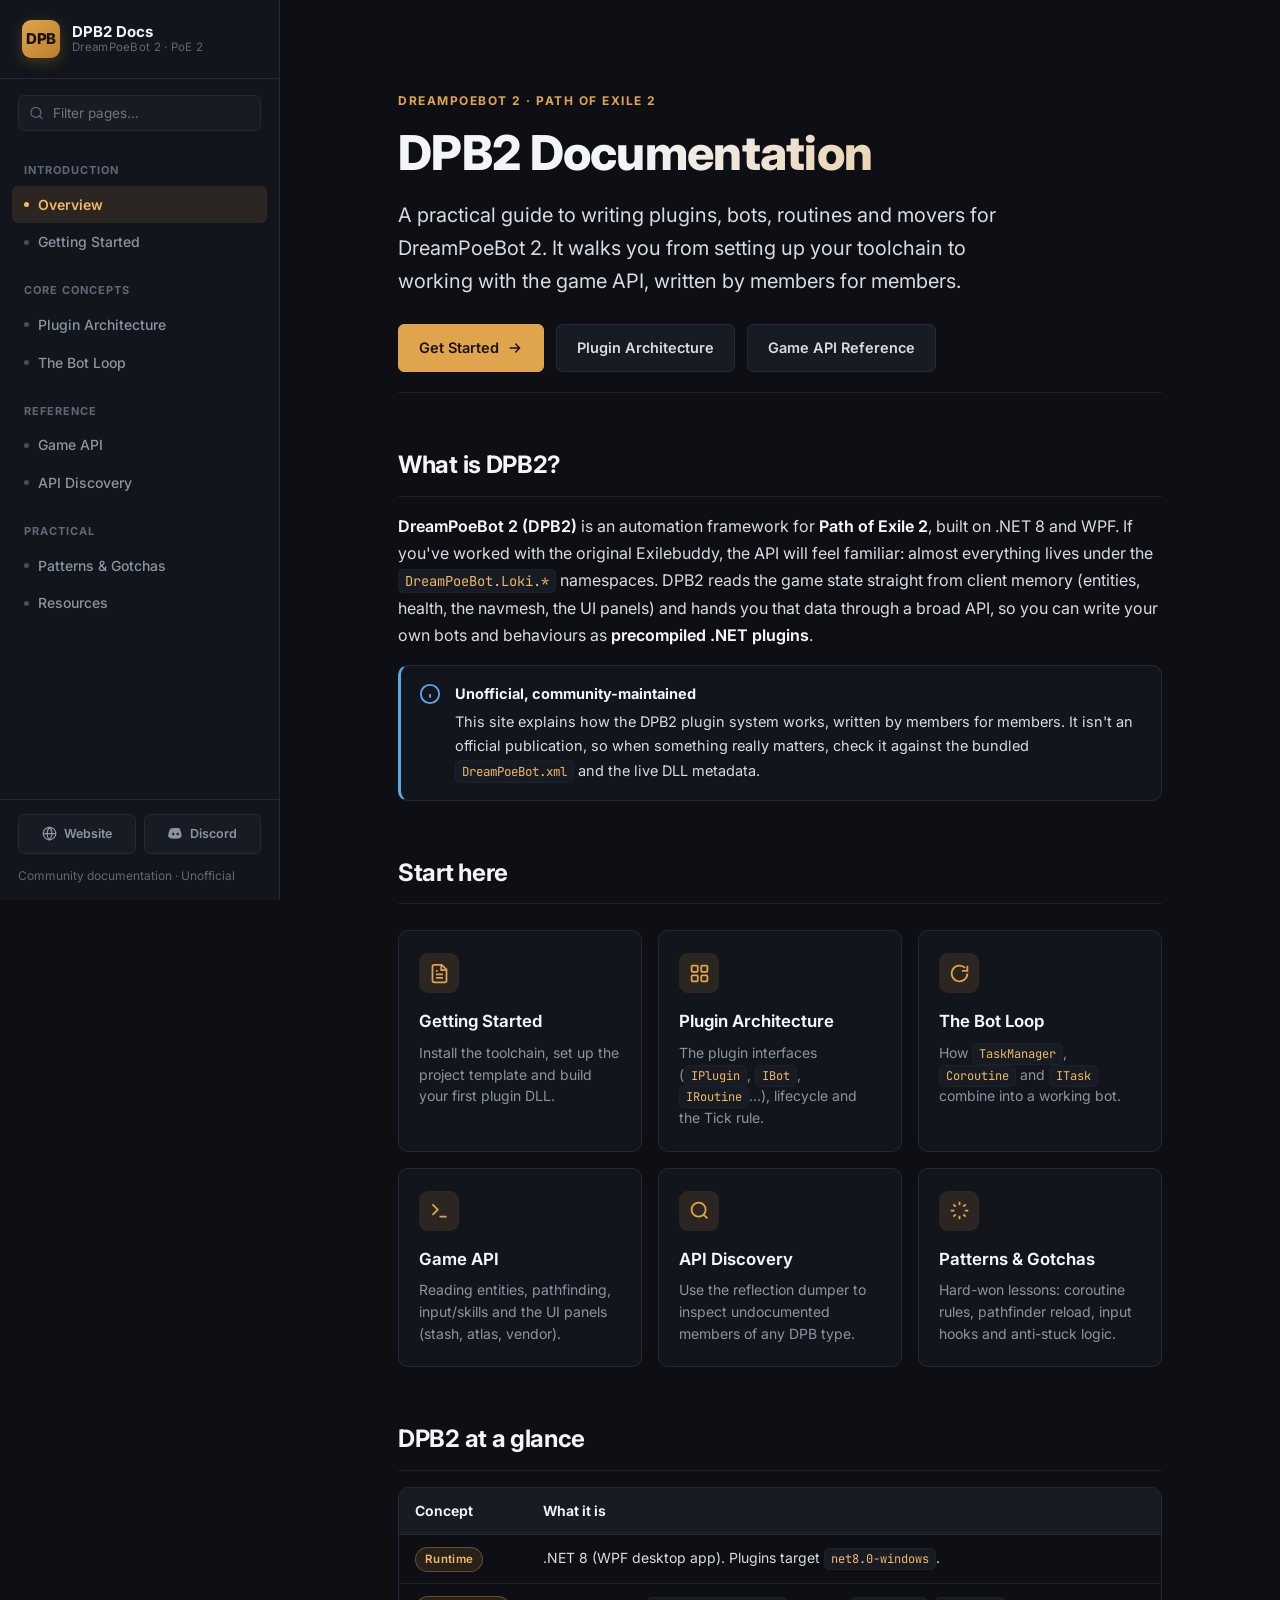
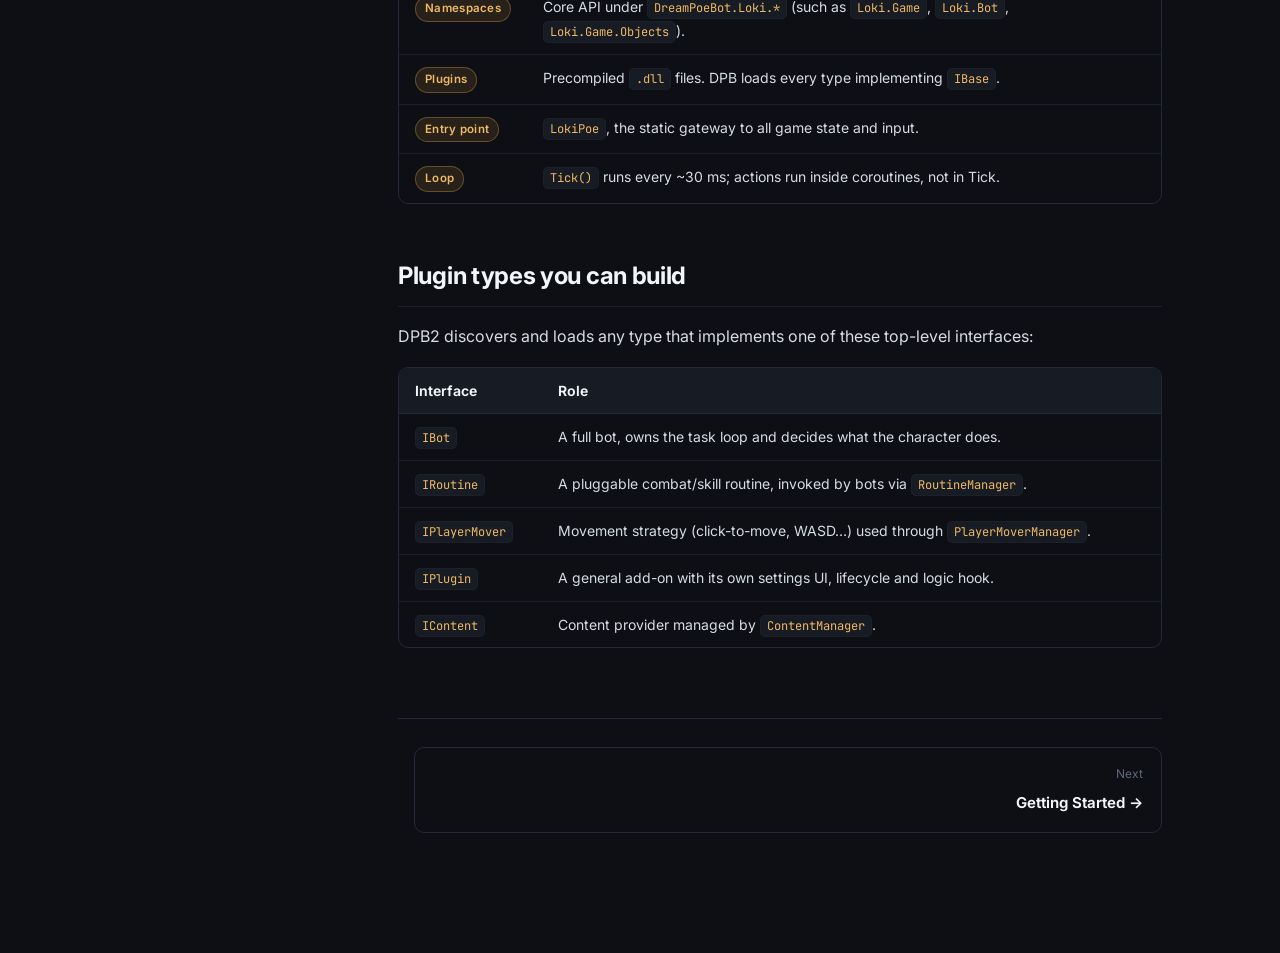
==== index.html @ 74300873 "Basic deploy" ====
<!DOCTYPE html>
<html lang="en">
<head>
  <meta charset="UTF-8">
  <meta name="viewport" content="width=device-width, initial-scale=1.0">
  <title>DPB2 Documentation, DreamPoeBot 2 Plugin Development</title>
  <meta name="description" content="Community documentation for building plugins and bots for DreamPoeBot 2 (DPB2), a Path of Exile 2 automation framework.">
  <link rel="preconnect" href="https://fonts.googleapis.com">
  <link rel="preconnect" href="https://fonts.gstatic.com" crossorigin>
  <link href="https://fonts.googleapis.com/css2?family=Inter:wght@400;500;600;700;800&family=JetBrains+Mono:wght@400;500&display=swap" rel="stylesheet">
  <link rel="stylesheet" href="assets/css/style.css">
</head>
<body>
<div class="layout">
  <main class="main">
    <div class="content" data-toc="off">

      <section class="hero">
        <span class="eyebrow">DreamPoeBot 2 · Path of Exile 2</span>
        <h1>DPB2 Documentation</h1>
        <p class="lead">A practical guide to writing plugins, bots, routines and movers for DreamPoeBot 2.
          It walks you from setting up your toolchain to working with the game API, written by members for members.</p>
        <div class="hero-actions">
          <a class="btn btn--primary" href="getting-started.html">
            Get Started
            <svg viewBox="0 0 24 24" fill="none" stroke="currentColor" stroke-width="2.2" stroke-linecap="round" stroke-linejoin="round"><path d="M5 12h14M13 6l6 6-6 6"/></svg>
          </a>
          <a class="btn btn--ghost" href="architecture.html">Plugin Architecture</a>
          <a class="btn btn--ghost" href="game-api.html">Game API Reference</a>
        </div>
      </section>

      <h2 id="what-is-dpb2">What is DPB2?</h2>
      <p><strong>DreamPoeBot 2 (DPB2)</strong> is an automation framework for <strong>Path of Exile 2</strong>,
        built on .NET 8 and WPF. If you've worked with the original Exilebuddy, the API will feel familiar:
        almost everything lives under the <code>DreamPoeBot.Loki.*</code> namespaces.
        DPB2 reads the game state straight from client memory (entities, health, the navmesh, the UI panels)
        and hands you that data through a broad API, so you can write your own bots and behaviours as <strong>precompiled .NET plugins</strong>.</p>

      <div class="callout callout--note">
        <svg class="callout__icon" viewBox="0 0 24 24" fill="none" stroke="currentColor" stroke-width="2"><circle cx="12" cy="12" r="10"/><path d="M12 16v-4M12 8h.01"/></svg>
        <div class="callout__body">
          <span class="callout__title">Unofficial, community-maintained</span>
          <p>This site explains how the DPB2 plugin system works, written by members for members. It isn't an
            official publication, so when something really matters, check it against the bundled
            <code>DreamPoeBot.xml</code> and the live DLL metadata.</p>
        </div>
      </div>

      <h2 id="start-here">Start here</h2>
      <div class="card-grid">
        <a class="card" href="getting-started.html">
          <div class="card__icon"><svg viewBox="0 0 24 24" fill="none" stroke="currentColor" stroke-width="2"><path d="M14.5 2H6a2 2 0 0 0-2 2v16a2 2 0 0 0 2 2h12a2 2 0 0 0 2-2V7.5L14.5 2z"/><path d="M14 2v6h6M16 13H8M16 17H8M10 9H8"/></svg></div>
          <h3>Getting Started</h3>
          <p>Install the toolchain, set up the project template and build your first plugin DLL.</p>
        </a>
        <a class="card" href="architecture.html">
          <div class="card__icon"><svg viewBox="0 0 24 24" fill="none" stroke="currentColor" stroke-width="2"><rect x="3" y="3" width="7" height="7" rx="1"/><rect x="14" y="3" width="7" height="7" rx="1"/><rect x="14" y="14" width="7" height="7" rx="1"/><rect x="3" y="14" width="7" height="7" rx="1"/></svg></div>
          <h3>Plugin Architecture</h3>
          <p>The plugin interfaces (<code>IPlugin</code>, <code>IBot</code>, <code>IRoutine</code>…), lifecycle and the Tick rule.</p>
        </a>
        <a class="card" href="bot-loop.html">
          <div class="card__icon"><svg viewBox="0 0 24 24" fill="none" stroke="currentColor" stroke-width="2"><path d="M21 12a9 9 0 1 1-2.6-6.4"/><path d="M21 3v6h-6"/></svg></div>
          <h3>The Bot Loop</h3>
          <p>How <code>TaskManager</code>, <code>Coroutine</code> and <code>ITask</code> combine into a working bot.</p>
        </a>
        <a class="card" href="game-api.html">
          <div class="card__icon"><svg viewBox="0 0 24 24" fill="none" stroke="currentColor" stroke-width="2"><path d="M4 17l6-6-6-6M12 19h8"/></svg></div>
          <h3>Game API</h3>
          <p>Reading entities, pathfinding, input/skills and the UI panels (stash, atlas, vendor).</p>
        </a>
        <a class="card" href="api-discovery.html">
          <div class="card__icon"><svg viewBox="0 0 24 24" fill="none" stroke="currentColor" stroke-width="2"><circle cx="11" cy="11" r="8"/><path d="m21 21-4.3-4.3"/></svg></div>
          <h3>API Discovery</h3>
          <p>Use the reflection dumper to inspect undocumented members of any DPB type.</p>
        </a>
        <a class="card" href="guides.html">
          <div class="card__icon"><svg viewBox="0 0 24 24" fill="none" stroke="currentColor" stroke-width="2"><path d="M12 2v4M12 18v4M4.9 4.9l2.8 2.8M16.3 16.3l2.8 2.8M2 12h4M18 12h4M4.9 19.1l2.8-2.8M16.3 7.7l2.8-2.8"/></svg></div>
          <h3>Patterns & Gotchas</h3>
          <p>Hard-won lessons: coroutine rules, pathfinder reload, input hooks and anti-stuck logic.</p>
        </a>
      </div>

      <h2 id="at-a-glance">DPB2 at a glance</h2>
      <div class="table-wrap">
        <table>
          <thead><tr><th>Concept</th><th>What it is</th></tr></thead>
          <tbody>
            <tr><td><span class="pill pill--accent">Runtime</span></td><td>.NET 8 (WPF desktop app). Plugins target <code>net8.0-windows</code>.</td></tr>
            <tr><td><span class="pill pill--accent">Namespaces</span></td><td>Core API under <code>DreamPoeBot.Loki.*</code> (such as <code>Loki.Game</code>, <code>Loki.Bot</code>, <code>Loki.Game.Objects</code>).</td></tr>
            <tr><td><span class="pill pill--accent">Plugins</span></td><td>Precompiled <code>.dll</code> files. DPB loads every type implementing <code>IBase</code>.</td></tr>
            <tr><td><span class="pill pill--accent">Entry point</span></td><td><code>LokiPoe</code>, the static gateway to all game state and input.</td></tr>
            <tr><td><span class="pill pill--accent">Loop</span></td><td><code>Tick()</code> runs every ~30&nbsp;ms; actions run inside coroutines, not in Tick.</td></tr>
          </tbody>
        </table>
      </div>

      <h2 id="plugin-types">Plugin types you can build</h2>
      <p>DPB2 discovers and loads any type that implements one of these top-level interfaces:</p>
      <div class="table-wrap">
        <table>
          <thead><tr><th>Interface</th><th>Role</th></tr></thead>
          <tbody>
            <tr><td><code>IBot</code></td><td>A full bot, owns the task loop and decides what the character does.</td></tr>
            <tr><td><code>IRoutine</code></td><td>A pluggable combat/skill routine, invoked by bots via <code>RoutineManager</code>.</td></tr>
            <tr><td><code>IPlayerMover</code></td><td>Movement strategy (click-to-move, WASD…) used through <code>PlayerMoverManager</code>.</td></tr>
            <tr><td><code>IPlugin</code></td><td>A general add-on with its own settings UI, lifecycle and logic hook.</td></tr>
            <tr><td><code>IContent</code></td><td>Content provider managed by <code>ContentManager</code>.</td></tr>
          </tbody>
        </table>
      </div>

      <div class="page-nav">
        <span></span>
        <a class="next" href="getting-started.html">
          <span>Next</span>
          <strong>Getting Started →</strong>
        </a>
      </div>

    </div>
  </main>
</div>
<script src="assets/js/app.js"></script>
</body>
</html>
---- assets/css/style.css ----
/* ============================================================
   DPB2 Documentation — design system
   Dark, Path-of-Exile-inspired theme. No build step required.
   ============================================================ */

:root {
  /* Palette */
  --bg:            #0d0f14;
  --bg-alt:        #12151c;
  --bg-elevated:   #171b24;
  --bg-code:       #0a0c11;
  --border:        #232936;
  --border-soft:   #1b2029;

  --text:          #d7dce4;
  --text-muted:    #8b94a3;
  --text-dim:      #5f6878;
  --heading:       #f2f5fa;

  --accent:        #e0a44c;   /* PoE amber/gold */
  --accent-hover:  #f0b964;
  --accent-soft:   rgba(224, 164, 76, 0.12);
  --accent-line:   rgba(224, 164, 76, 0.35);

  --blue:          #5aa9e6;
  --green:         #6cc28f;
  --red:           #e06c6c;
  --purple:        #b58ce0;

  /* Layout */
  --sidebar-w:     280px;
  --toc-w:         220px;
  --content-max:   860px;
  --radius:        10px;
  --radius-sm:     6px;

  --font-sans: "Inter", -apple-system, BlinkMacSystemFont, "Segoe UI", Roboto, Helvetica, Arial, sans-serif;
  --font-mono: "JetBrains Mono", "Fira Code", "SF Mono", Consolas, "Liberation Mono", monospace;

  --shadow: 0 8px 30px rgba(0, 0, 0, 0.35);
}

/* ---------- Reset ---------- */
* { box-sizing: border-box; margin: 0; padding: 0; }
html { scroll-behavior: smooth; scroll-padding-top: 90px; }
body {
  font-family: var(--font-sans);
  background: var(--bg);
  color: var(--text);
  line-height: 1.7;
  font-size: 16px;
  -webkit-font-smoothing: antialiased;
  text-rendering: optimizeLegibility;
}
a { color: var(--accent); text-decoration: none; transition: color .15s ease; }
a:hover { color: var(--accent-hover); }
img { max-width: 100%; }

/* ---------- Scrollbar ---------- */
::-webkit-scrollbar { width: 10px; height: 10px; }
::-webkit-scrollbar-track { background: transparent; }
::-webkit-scrollbar-thumb { background: #2a3140; border-radius: 6px; }
::-webkit-scrollbar-thumb:hover { background: #3a4253; }

/* ============================================================
   Layout shell
   ============================================================ */
.layout { display: flex; min-height: 100vh; }

/* ---------- Sidebar ---------- */
.sidebar {
  width: var(--sidebar-w);
  flex-shrink: 0;
  background: var(--bg-alt);
  border-right: 1px solid var(--border);
  position: fixed;
  top: 0; left: 0; bottom: 0;
  display: flex;
  flex-direction: column;
  z-index: 50;
}
.sidebar__brand {
  display: flex;
  align-items: center;
  gap: 12px;
  padding: 20px 22px;
  border-bottom: 1px solid var(--border);
  flex-shrink: 0;
}
.brand-logo {
  width: 38px; height: 38px;
  border-radius: 9px;
  background: linear-gradient(135deg, var(--accent), #b97f2c);
  display: grid; place-items: center;
  font-weight: 800; font-size: 15px; color: #1a1206;
  letter-spacing: -0.5px;
  box-shadow: 0 4px 14px rgba(224, 164, 76, 0.25);
}
.brand-text { display: flex; flex-direction: column; line-height: 1.2; }
.brand-text strong { color: var(--heading); font-size: 15px; font-weight: 700; }
.brand-text span { color: var(--text-dim); font-size: 11.5px; letter-spacing: .3px; }

.sidebar__search { padding: 16px 18px 8px; flex-shrink: 0; }
.search-box {
  position: relative;
}
.search-box input {
  width: 100%;
  background: var(--bg-elevated);
  border: 1px solid var(--border);
  border-radius: var(--radius-sm);
  color: var(--text);
  padding: 9px 12px 9px 34px;
  font-size: 13.5px;
  font-family: var(--font-sans);
  outline: none;
  transition: border-color .15s ease, box-shadow .15s ease;
}
.search-box input:focus {
  border-color: var(--accent-line);
  box-shadow: 0 0 0 3px var(--accent-soft);
}
.search-box svg {
  position: absolute; left: 11px; top: 50%;
  transform: translateY(-50%);
  width: 15px; height: 15px; color: var(--text-dim);
}

.sidebar__nav {
  flex: 1;
  overflow-y: auto;
  padding: 8px 12px 30px;
}
.nav-group { margin-bottom: 6px; }
.nav-group__title {
  font-size: 11px;
  text-transform: uppercase;
  letter-spacing: 1px;
  color: var(--text-dim);
  font-weight: 700;
  padding: 14px 12px 6px;
}
.nav-link {
  display: flex;
  align-items: center;
  gap: 9px;
  padding: 7px 12px;
  border-radius: var(--radius-sm);
  color: var(--text-muted);
  font-size: 14px;
  font-weight: 500;
  transition: background .12s ease, color .12s ease;
}
.nav-link:hover { background: var(--bg-elevated); color: var(--text); }
.nav-link.active {
  background: var(--accent-soft);
  color: var(--accent-hover);
  font-weight: 600;
}
.nav-link .dot {
  width: 5px; height: 5px; border-radius: 50%;
  background: currentColor; opacity: .45; flex-shrink: 0;
}
.nav-link.active .dot { opacity: 1; }

.sidebar__footer {
  padding: 14px 18px;
  border-top: 1px solid var(--border);
  font-size: 12px;
  color: var(--text-dim);
  flex-shrink: 0;
}
.footer-links {
  display: flex;
  gap: 8px;
  margin-bottom: 12px;
}
.footer-links a {
  flex: 1;
  display: flex;
  align-items: center;
  justify-content: center;
  gap: 7px;
  padding: 8px 10px;
  border-radius: var(--radius-sm);
  background: var(--bg-elevated);
  border: 1px solid var(--border);
  color: var(--text-muted);
  font-size: 12.5px;
  font-weight: 600;
  transition: all .15s ease;
}
.footer-links a:hover {
  border-color: var(--accent-line);
  color: var(--accent-hover);
  background: var(--accent-soft);
}
.footer-links svg { width: 15px; height: 15px; flex-shrink: 0; }
.sidebar__footer span { display: block; }

/* ---------- Main column ---------- */
.main {
  margin-left: var(--sidebar-w);
  flex: 1;
  min-width: 0;
  display: flex;
  justify-content: center;
}
.content {
  width: 100%;
  max-width: var(--content-max);
  padding: 56px 48px 120px;
}

/* ---------- Mobile top bar ---------- */
.topbar {
  display: none;
  align-items: center;
  gap: 14px;
  position: sticky; top: 0;
  background: rgba(13, 15, 20, 0.85);
  backdrop-filter: blur(10px);
  border-bottom: 1px solid var(--border);
  padding: 12px 18px;
  z-index: 40;
}
.menu-btn {
  background: var(--bg-elevated);
  border: 1px solid var(--border);
  color: var(--text);
  border-radius: var(--radius-sm);
  width: 38px; height: 38px;
  display: grid; place-items: center;
  cursor: pointer;
}
.menu-btn svg { width: 20px; height: 20px; }
.sidebar-overlay {
  display: none;
  position: fixed; inset: 0;
  background: rgba(0,0,0,.55);
  z-index: 45;
}

/* ============================================================
   Typography & content
   ============================================================ */
.content h1 {
  font-size: 2.3rem;
  font-weight: 800;
  color: var(--heading);
  letter-spacing: -0.7px;
  line-height: 1.15;
  margin-bottom: 14px;
}
.content h2 {
  font-size: 1.5rem;
  font-weight: 700;
  color: var(--heading);
  letter-spacing: -0.3px;
  margin: 52px 0 16px;
  padding-bottom: 10px;
  border-bottom: 1px solid var(--border-soft);
  scroll-margin-top: 90px;
}
.content h3 {
  font-size: 1.18rem;
  font-weight: 650;
  color: var(--heading);
  margin: 32px 0 12px;
  scroll-margin-top: 90px;
}
.content h4 {
  font-size: 1rem;
  font-weight: 650;
  color: var(--heading);
  margin: 24px 0 10px;
}
.content p { margin: 0 0 16px; color: var(--text); }
.content ul, .content ol { margin: 0 0 18px; padding-left: 24px; }
.content li { margin-bottom: 8px; }
.content li::marker { color: var(--accent); }
.lead {
  font-size: 1.15rem;
  color: var(--text-muted);
  line-height: 1.65;
  margin-bottom: 28px;
}
.eyebrow {
  display: inline-block;
  font-size: 12px;
  font-weight: 700;
  letter-spacing: 1.5px;
  text-transform: uppercase;
  color: var(--accent);
  margin-bottom: 14px;
}

strong, b { color: var(--heading); font-weight: 650; }

/* inline code */
:not(pre) > code {
  font-family: var(--font-mono);
  background: var(--bg-elevated);
  border: 1px solid var(--border-soft);
  border-radius: 5px;
  padding: 2px 6px;
  font-size: 0.86em;
  color: var(--accent-hover);
  white-space: nowrap;
}

/* code blocks */
.code-wrap {
  position: relative;
  margin: 0 0 22px;
}
.code-wrap .code-lang {
  position: absolute; top: 0; right: 0;
  font-size: 11px;
  font-family: var(--font-mono);
  color: var(--text-dim);
  background: var(--bg-elevated);
  border-left: 1px solid var(--border);
  border-bottom: 1px solid var(--border);
  border-bottom-left-radius: var(--radius-sm);
  padding: 4px 10px;
  text-transform: uppercase;
  letter-spacing: .5px;
}
.copy-btn {
  position: absolute; top: 8px; right: 10px;
  background: var(--bg-elevated);
  border: 1px solid var(--border);
  color: var(--text-muted);
  border-radius: 5px;
  font-size: 11.5px;
  padding: 4px 9px;
  cursor: pointer;
  opacity: 0;
  transition: opacity .15s ease, color .15s ease, background .15s ease;
  font-family: var(--font-sans);
  z-index: 2;
}
.code-wrap:hover .copy-btn { opacity: 1; }
.copy-btn:hover { color: var(--accent); background: var(--bg); }
.copy-btn.copied { color: var(--green); border-color: var(--green); }

pre {
  background: var(--bg-code);
  border: 1px solid var(--border);
  border-radius: var(--radius);
  padding: 18px 20px;
  overflow-x: auto;
  font-size: 13.5px;
  line-height: 1.6;
}
pre code {
  font-family: var(--font-mono);
  background: none;
  border: none;
  padding: 0;
  color: #c8d0dc;
  white-space: pre;
}

/* ---------- Callouts ---------- */
.callout {
  display: flex;
  gap: 14px;
  border-radius: var(--radius);
  padding: 16px 18px;
  margin: 0 0 22px;
  border: 1px solid var(--border);
  background: var(--bg-alt);
  font-size: 14.5px;
}
.callout__icon {
  flex-shrink: 0;
  width: 22px; height: 22px;
  margin-top: 1px;
}
.callout__body { min-width: 0; }
.callout__body p:last-child { margin-bottom: 0; }
.callout__title { font-weight: 700; color: var(--heading); margin-bottom: 3px; display: block; }
.callout--note    { border-left: 3px solid var(--blue); }
.callout--note .callout__icon { color: var(--blue); }
.callout--tip     { border-left: 3px solid var(--green); }
.callout--tip .callout__icon { color: var(--green); }
.callout--warning { border-left: 3px solid var(--accent); }
.callout--warning .callout__icon { color: var(--accent); }
.callout--danger  { border-left: 3px solid var(--red); }
.callout--danger .callout__icon { color: var(--red); }

/* ---------- Tables ---------- */
.table-wrap { overflow-x: auto; margin: 0 0 22px; border: 1px solid var(--border); border-radius: var(--radius); }
table { width: 100%; border-collapse: collapse; font-size: 14px; }
thead th {
  background: var(--bg-elevated);
  color: var(--heading);
  text-align: left;
  font-weight: 650;
  padding: 11px 16px;
  border-bottom: 1px solid var(--border);
  white-space: nowrap;
}
tbody td {
  padding: 11px 16px;
  border-bottom: 1px solid var(--border-soft);
  vertical-align: top;
}
tbody tr:last-child td { border-bottom: none; }
tbody tr:hover { background: var(--bg-alt); }
td code, th code { white-space: nowrap; }

/* ============================================================
   Home / landing
   ============================================================ */
.hero {
  padding: 30px 0 20px;
  border-bottom: 1px solid var(--border-soft);
  margin-bottom: 44px;
}
.hero h1 {
  font-size: 3rem;
  background: linear-gradient(120deg, #f2f5fa 30%, var(--accent) 110%);
  -webkit-background-clip: text;
  background-clip: text;
  -webkit-text-fill-color: transparent;
  margin-bottom: 18px;
}
.hero .lead { font-size: 1.25rem; max-width: 640px; }
.hero-actions { display: flex; gap: 12px; flex-wrap: wrap; margin-top: 26px; }
.btn {
  display: inline-flex;
  align-items: center;
  gap: 8px;
  padding: 11px 20px;
  border-radius: var(--radius-sm);
  font-weight: 600;
  font-size: 14.5px;
  border: 1px solid var(--border);
  transition: all .15s ease;
}
.btn svg { width: 16px; height: 16px; }
.btn--primary {
  background: var(--accent);
  color: #1a1206;
  border-color: var(--accent);
}
.btn--primary:hover { background: var(--accent-hover); color: #1a1206; transform: translateY(-1px); }
.btn--ghost { background: var(--bg-elevated); color: var(--text); }
.btn--ghost:hover { border-color: var(--accent-line); color: var(--accent-hover); }

.card-grid {
  display: grid;
  grid-template-columns: repeat(auto-fill, minmax(240px, 1fr));
  gap: 16px;
  margin: 26px 0 40px;
}
.card {
  display: block;
  background: var(--bg-alt);
  border: 1px solid var(--border);
  border-radius: var(--radius);
  padding: 22px 20px;
  transition: border-color .15s ease, transform .15s ease, background .15s ease;
}
.card:hover {
  border-color: var(--accent-line);
  transform: translateY(-2px);
  background: var(--bg-elevated);
}
.card__icon {
  width: 40px; height: 40px;
  border-radius: 9px;
  background: var(--accent-soft);
  color: var(--accent);
  display: grid; place-items: center;
  margin-bottom: 14px;
}
.card__icon svg { width: 21px; height: 21px; }
.card h3 { margin: 0 0 6px; font-size: 1.05rem; color: var(--heading); }
.card p { margin: 0; color: var(--text-muted); font-size: 14px; line-height: 1.55; }

/* Step list */
.steps { counter-reset: step; list-style: none; padding: 0; margin: 24px 0; }
.steps > li {
  position: relative;
  padding-left: 52px;
  margin-bottom: 26px;
  min-height: 36px;
}
.steps > li::before {
  counter-increment: step;
  content: counter(step);
  position: absolute; left: 0; top: -2px;
  width: 34px; height: 34px;
  border-radius: 50%;
  background: var(--accent-soft);
  border: 1px solid var(--accent-line);
  color: var(--accent);
  font-weight: 700;
  display: grid; place-items: center;
  font-size: 15px;
}
.steps > li h3 { margin: 4px 0 8px; }

/* Pills / badges */
.pill {
  display: inline-block;
  font-size: 11.5px;
  font-weight: 600;
  padding: 2px 9px;
  border-radius: 20px;
  background: var(--bg-elevated);
  border: 1px solid var(--border);
  color: var(--text-muted);
  letter-spacing: .3px;
}
.pill--accent { background: var(--accent-soft); border-color: var(--accent-line); color: var(--accent-hover); }
.pill--green  { background: rgba(108,194,143,.1); border-color: rgba(108,194,143,.3); color: var(--green); }
.pill--blue   { background: rgba(90,169,230,.1); border-color: rgba(90,169,230,.3); color: var(--blue); }

/* Definition / interface list */
.def {
  border: 1px solid var(--border);
  border-radius: var(--radius);
  margin-bottom: 14px;
  overflow: hidden;
}
.def__head {
  background: var(--bg-elevated);
  padding: 12px 16px;
  font-family: var(--font-mono);
  font-size: 14px;
  color: var(--accent-hover);
  border-bottom: 1px solid var(--border);
}
.def__body { padding: 14px 16px; font-size: 14.5px; }
.def__body p:last-child { margin-bottom: 0; }

/* ---------- Page nav (prev/next) ---------- */
.page-nav {
  display: flex;
  justify-content: space-between;
  gap: 16px;
  margin-top: 70px;
  padding-top: 28px;
  border-top: 1px solid var(--border);
}
.page-nav a {
  flex: 1;
  border: 1px solid var(--border);
  border-radius: var(--radius);
  padding: 16px 18px;
  transition: border-color .15s ease, background .15s ease;
}
.page-nav a:hover { border-color: var(--accent-line); background: var(--bg-alt); }
.page-nav span { display: block; font-size: 12px; color: var(--text-dim); margin-bottom: 4px; }
.page-nav strong { color: var(--heading); font-size: 15px; }
.page-nav .next { text-align: right; }

/* ---------- On-this-page TOC ---------- */
.toc {
  position: fixed;
  top: 56px; right: max(24px, calc((100vw - var(--sidebar-w) - var(--content-max)) / 2 - var(--toc-w) - 20px));
  width: var(--toc-w);
  max-height: calc(100vh - 100px);
  overflow-y: auto;
  font-size: 13px;
}
.toc__title {
  font-size: 11px;
  text-transform: uppercase;
  letter-spacing: 1px;
  color: var(--text-dim);
  font-weight: 700;
  margin-bottom: 12px;
}
.toc a {
  display: block;
  color: var(--text-muted);
  padding: 4px 0 4px 12px;
  border-left: 2px solid var(--border);
  transition: color .12s ease, border-color .12s ease;
}
.toc a:hover { color: var(--text); }
.toc a.active { color: var(--accent-hover); border-left-color: var(--accent); }
.toc a.lvl-3 { padding-left: 24px; font-size: 12.5px; }

@media (max-width: 1500px) { .toc { display: none; } }

/* ---------- Helpers ---------- */
.hr { height: 1px; background: var(--border-soft); border: none; margin: 40px 0; }
.muted { color: var(--text-muted); }
.center { text-align: center; }
.kbd {
  font-family: var(--font-mono);
  font-size: 12px;
  background: var(--bg-elevated);
  border: 1px solid var(--border);
  border-bottom-width: 2px;
  border-radius: 5px;
  padding: 1px 7px;
  color: var(--text);
}

/* ============================================================
   Responsive
   ============================================================ */
@media (max-width: 1000px) {
  .sidebar { transform: translateX(-100%); transition: transform .25s ease; }
  .sidebar.open { transform: translateX(0); box-shadow: var(--shadow); }
  .main { margin-left: 0; }
  .topbar { display: flex; }
  .sidebar-overlay.show { display: block; }
  .content { padding: 32px 24px 100px; }
  .hero h1 { font-size: 2.3rem; }
  .content h1 { font-size: 1.9rem; }
}
@media (max-width: 520px) {
  .content { padding: 24px 16px 80px; }
  .hero-actions { flex-direction: column; }
  .btn { justify-content: center; }
}
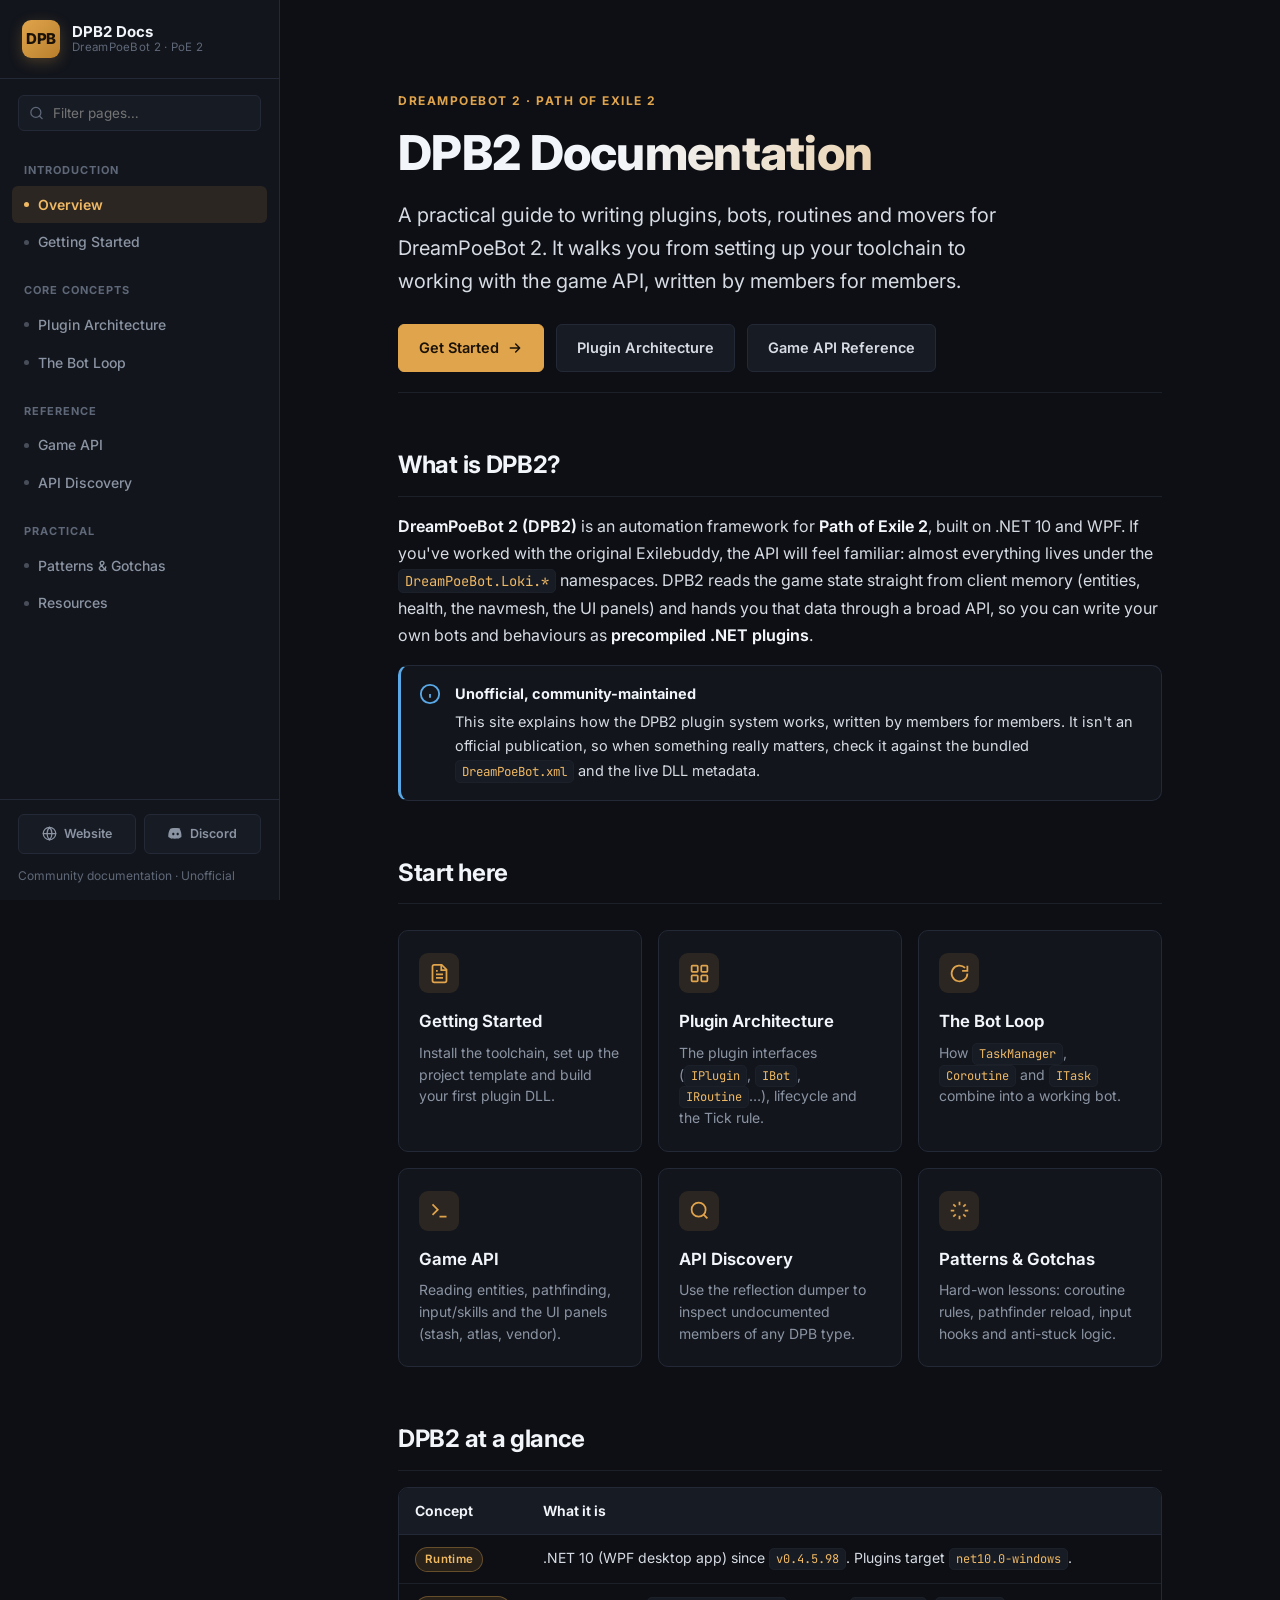
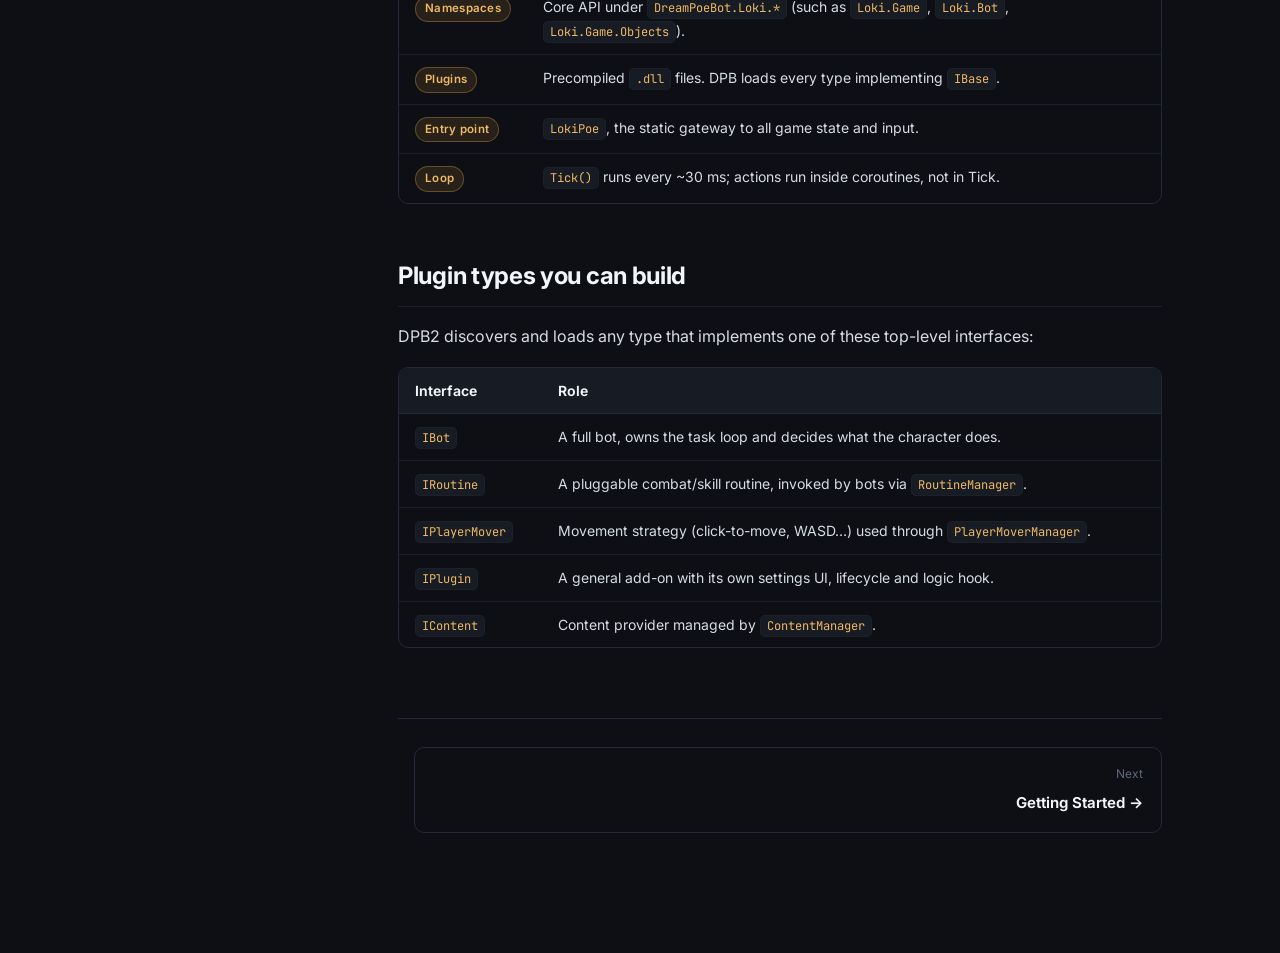
==== commit 29d3e2f2: "Merge f03d09df1a9429963b1ce1c6776f4e644fdbbbb2 into e7e8de341d12fa1f65a2df24e94f60be6816bf90" ====
--- a/index.html
+++ b/index.html
@@ -32,7 +32,7 @@
 
       <h2 id="what-is-dpb2">What is DPB2?</h2>
       <p><strong>DreamPoeBot 2 (DPB2)</strong> is an automation framework for <strong>Path of Exile 2</strong>,
-        built on .NET 8 and WPF. If you've worked with the original Exilebuddy, the API will feel familiar:
+        built on .NET 10 and WPF. If you've worked with the original Exilebuddy, the API will feel familiar:
         almost everything lives under the <code>DreamPoeBot.Loki.*</code> namespaces.
         DPB2 reads the game state straight from client memory (entities, health, the navmesh, the UI panels)
         and hands you that data through a broad API, so you can write your own bots and behaviours as <strong>precompiled .NET plugins</strong>.</p>
@@ -86,7 +86,7 @@
         <table>
           <thead><tr><th>Concept</th><th>What it is</th></tr></thead>
           <tbody>
-            <tr><td><span class="pill pill--accent">Runtime</span></td><td>.NET 8 (WPF desktop app). Plugins target <code>net8.0-windows</code>.</td></tr>
+            <tr><td><span class="pill pill--accent">Runtime</span></td><td>.NET 10 (WPF desktop app) since <code>v0.4.5.98</code>. Plugins target <code>net10.0-windows</code>.</td></tr>
             <tr><td><span class="pill pill--accent">Namespaces</span></td><td>Core API under <code>DreamPoeBot.Loki.*</code> (such as <code>Loki.Game</code>, <code>Loki.Bot</code>, <code>Loki.Game.Objects</code>).</td></tr>
             <tr><td><span class="pill pill--accent">Plugins</span></td><td>Precompiled <code>.dll</code> files. DPB loads every type implementing <code>IBase</code>.</td></tr>
             <tr><td><span class="pill pill--accent">Entry point</span></td><td><code>LokiPoe</code>, the static gateway to all game state and input.</td></tr>
